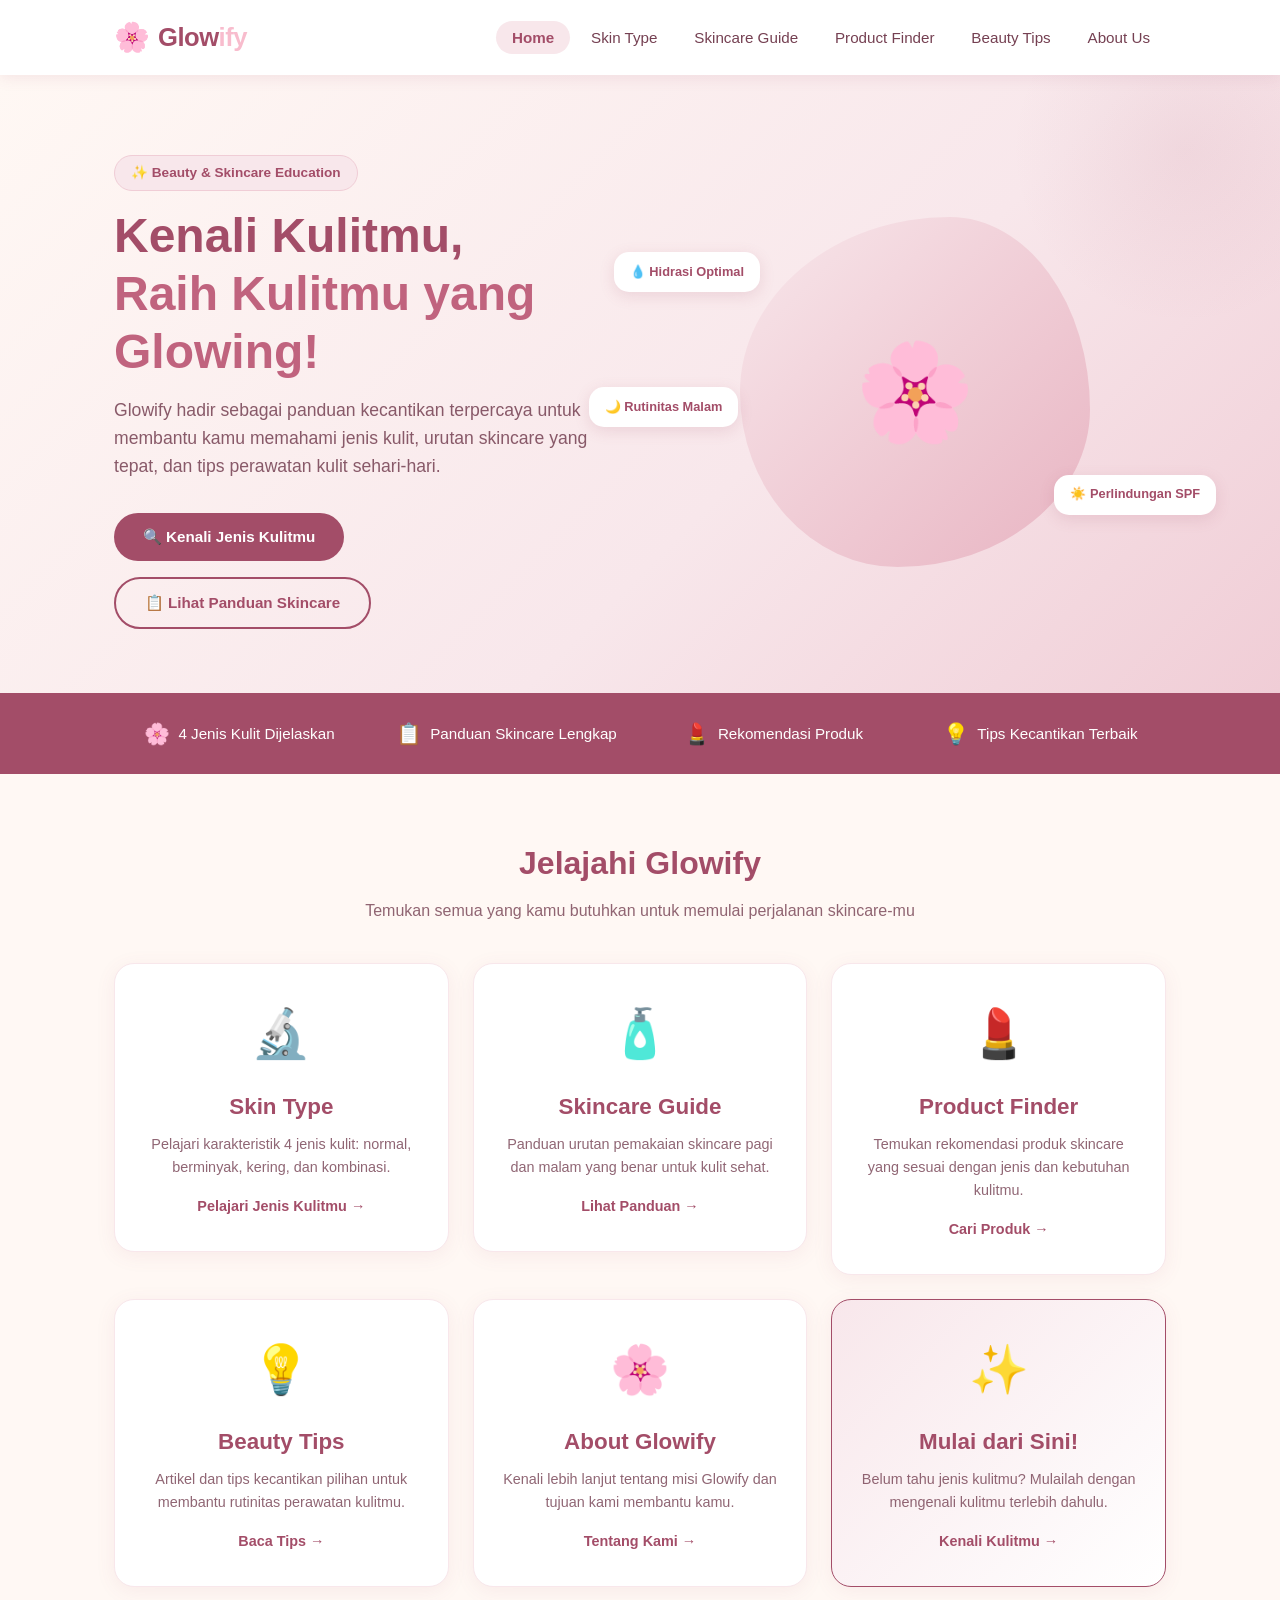
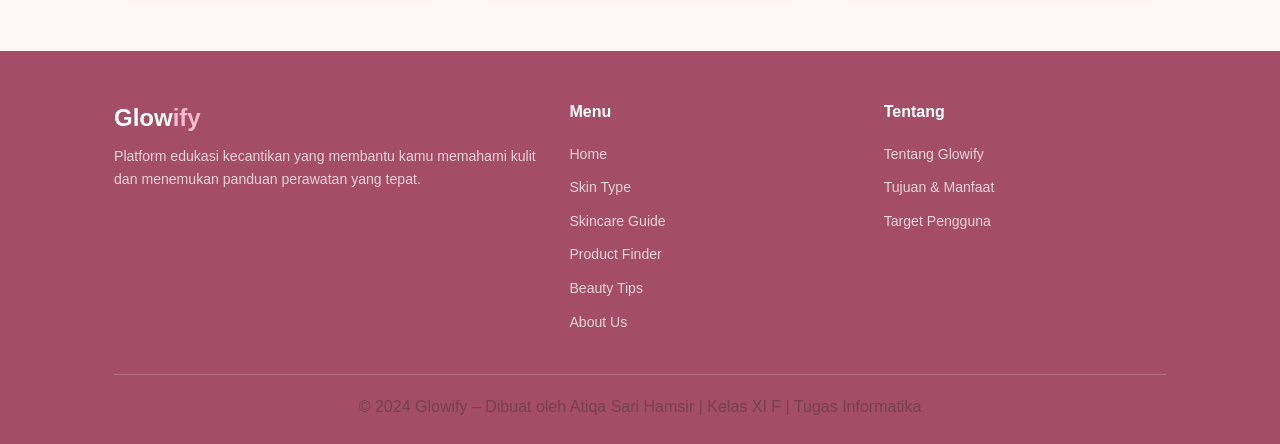
==== index.html @ 4c7111a3 "Initial commit: Glowify - Beauty & Skincare Education Website" ====
<!DOCTYPE html>
<html lang="id">
<head>
    <meta charset="UTF-8">
    <meta name="viewport" content="width=device-width, initial-scale=1.0">
    <title>Glowify – Beauty & Skincare Education</title>
    <link rel="stylesheet" href="css/style.css">
</head>
<body>

    <!-- ======= NAVBAR ======= -->
    <nav class="navbar">
        <div class="container">
            <a href="index.html" class="navbar-brand">
                <span class="logo-icon">🌸</span>
                <span class="logo-text">Glow<span>ify</span></span>
            </a>
            <ul class="nav-menu">
                <li><a href="index.html" class="active">Home</a></li>
                <li><a href="skin-type.html">Skin Type</a></li>
                <li><a href="skincare-guide.html">Skincare Guide</a></li>
                <li><a href="product-finder.html">Product Finder</a></li>
                <li><a href="beauty-tips.html">Beauty Tips</a></li>
                <li><a href="about.html">About Us</a></li>
            </ul>
        </div>
    </nav>

    <!-- ======= HERO ======= -->
    <section class="hero">
        <div class="container">
            <div class="hero-inner">
                <div class="hero-text">
                    <span class="hero-badge">✨ Beauty & Skincare Education</span>
                    <h1 class="hero-title">
                        Kenali Kulitmu,
                        <span class="highlight">Raih Kulitmu yang Glowing!</span>
                    </h1>
                    <p class="hero-desc">
                        Glowify hadir sebagai panduan kecantikan terpercaya untuk membantu kamu memahami
                        jenis kulit, urutan skincare yang tepat, dan tips perawatan kulit sehari-hari.
                    </p>
                    <div class="hero-buttons">
                        <a href="skin-type.html" class="btn btn-primary">🔍 Kenali Jenis Kulitmu</a>
                        <a href="skincare-guide.html" class="btn btn-outline">📋 Lihat Panduan Skincare</a>
                    </div>
                </div>
                <div class="hero-visual">
                    <div class="hero-blob">
                        <div class="hero-emoji-container">🌸</div>
                    </div>
                    <div class="hero-floating-cards">
                        <div class="floating-card">💧 Hidrasi Optimal</div>
                        <div class="floating-card">☀️ Perlindungan SPF</div>
                        <div class="floating-card">🌙 Rutinitas Malam</div>
                    </div>
                </div>
            </div>
        </div>
    </section>

    <!-- ======= FEATURES STRIP ======= -->
    <div class="features-strip">
        <div class="container">
            <div class="strip-item"><span>🌸</span><span>4 Jenis Kulit Dijelaskan</span></div>
            <div class="strip-item"><span>📋</span><span>Panduan Skincare Lengkap</span></div>
            <div class="strip-item"><span>💄</span><span>Rekomendasi Produk</span></div>
            <div class="strip-item"><span>💡</span><span>Tips Kecantikan Terbaik</span></div>
        </div>
    </div>

    <!-- ======= QUICK CARDS ======= -->
    <section class="quick-section">
        <div class="container">
            <h2 class="section-title">Jelajahi Glowify</h2>
            <p class="section-subtitle">Temukan semua yang kamu butuhkan untuk memulai perjalanan skincare-mu</p>
            <div class="cards-grid">
                <a href="skin-type.html" style="text-decoration:none;">
                    <div class="quick-card">
                        <div class="quick-card-icon">🔬</div>
                        <h3>Skin Type</h3>
                        <p>Pelajari karakteristik 4 jenis kulit: normal, berminyak, kering, dan kombinasi.</p>
                        <span class="quick-card-link">Pelajari Jenis Kulitmu</span>
                    </div>
                </a>
                <a href="skincare-guide.html" style="text-decoration:none;">
                    <div class="quick-card">
                        <div class="quick-card-icon">🧴</div>
                        <h3>Skincare Guide</h3>
                        <p>Panduan urutan pemakaian skincare pagi dan malam yang benar untuk kulit sehat.</p>
                        <span class="quick-card-link">Lihat Panduan</span>
                    </div>
                </a>
                <a href="product-finder.html" style="text-decoration:none;">
                    <div class="quick-card">
                        <div class="quick-card-icon">💄</div>
                        <h3>Product Finder</h3>
                        <p>Temukan rekomendasi produk skincare yang sesuai dengan jenis dan kebutuhan kulitmu.</p>
                        <span class="quick-card-link">Cari Produk</span>
                    </div>
                </a>
                <a href="beauty-tips.html" style="text-decoration:none;">
                    <div class="quick-card">
                        <div class="quick-card-icon">💡</div>
                        <h3>Beauty Tips</h3>
                        <p>Artikel dan tips kecantikan pilihan untuk membantu rutinitas perawatan kulitmu.</p>
                        <span class="quick-card-link">Baca Tips</span>
                    </div>
                </a>
                <a href="about.html" style="text-decoration:none;">
                    <div class="quick-card">
                        <div class="quick-card-icon">🌸</div>
                        <h3>About Glowify</h3>
                        <p>Kenali lebih lanjut tentang misi Glowify dan tujuan kami membantu kamu.</p>
                        <span class="quick-card-link">Tentang Kami</span>
                    </div>
                </a>
                <a href="skin-type.html" style="text-decoration:none;">
                    <div class="quick-card" style="background: linear-gradient(135deg, #F8E7EB, #fff); border-color: #A34D68;">
                        <div class="quick-card-icon">✨</div>
                        <h3>Mulai dari Sini!</h3>
                        <p>Belum tahu jenis kulitmu? Mulailah dengan mengenali kulitmu terlebih dahulu.</p>
                        <span class="quick-card-link">Kenali Kulitmu</span>
                    </div>
                </a>
            </div>
        </div>
    </section>

    <!-- ======= FOOTER ======= -->
    <footer class="footer">
        <div class="container">
            <div class="footer-grid">
                <div class="footer-brand">
                    <div class="logo-text">Glow<span>ify</span></div>
                    <p>Platform edukasi kecantikan yang membantu kamu memahami kulit dan menemukan panduan perawatan yang tepat.</p>
                </div>
                <div class="footer-col">
                    <h4>Menu</h4>
                    <ul>
                        <li><a href="index.html">Home</a></li>
                        <li><a href="skin-type.html">Skin Type</a></li>
                        <li><a href="skincare-guide.html">Skincare Guide</a></li>
                        <li><a href="product-finder.html">Product Finder</a></li>
                        <li><a href="beauty-tips.html">Beauty Tips</a></li>
                        <li><a href="about.html">About Us</a></li>
                    </ul>
                </div>
                <div class="footer-col">
                    <h4>Tentang</h4>
                    <ul>
                        <li><a href="about.html">Tentang Glowify</a></li>
                        <li><a href="about.html">Tujuan & Manfaat</a></li>
                        <li><a href="about.html">Target Pengguna</a></li>
                    </ul>
                </div>
            </div>
            <hr class="footer-divider">
            <div class="footer-bottom">
                <p>© 2024 Glowify – Dibuat oleh Atiqa Sari Hamsir | Kelas XI F | Tugas Informatika</p>
            </div>
        </div>
    </footer>

</body>
</html>
---- css/style.css ----
/* =============================================
   GLOWIFY - Beauty & Skincare Education
   Main Stylesheet
   Color Palette:
   - Primary Rose: #A34D68
   - Secondary Soft Pink: #F8E7EB
   - Background Cream: #FFF8F4
   - Text Dark Rose: #754052
   ============================================= */

/* --- RESET & BASE --- */
* {
    margin: 0;
    padding: 0;
    box-sizing: border-box;
}

html {
    scroll-behavior: smooth;
}

body {
    font-family: 'Segoe UI', Tahoma, Geneva, Verdana, sans-serif;
    background-color: #FFF8F4;
    color: #754052;
    line-height: 1.6;
}

a {
    text-decoration: none;
    color: inherit;
}

ul {
    list-style: none;
}

img {
    max-width: 100%;
    display: block;
}

/* --- TYPOGRAPHY --- */
h1, h2, h3, h4 {
    font-weight: 700;
    color: #A34D68;
}

h1 { font-size: 2.5rem; }
h2 { font-size: 2rem; }
h3 { font-size: 1.4rem; }
h4 { font-size: 1.1rem; }

p {
    color: #754052;
    font-size: 1rem;
}

/* --- UTILITY CLASSES --- */
.container {
    max-width: 1100px;
    margin: 0 auto;
    padding: 0 1.5rem;
}

.section-title {
    text-align: center;
    margin-bottom: 0.5rem;
    font-size: 2rem;
    color: #A34D68;
}

.section-subtitle {
    text-align: center;
    color: #754052;
    margin-bottom: 2.5rem;
    font-size: 1rem;
    opacity: 0.8;
}

.btn {
    display: inline-block;
    padding: 0.75rem 1.8rem;
    border-radius: 30px;
    font-size: 0.95rem;
    font-weight: 600;
    cursor: pointer;
    transition: all 0.3s ease;
    border: none;
}

.btn-primary {
    background-color: #A34D68;
    color: #fff;
}

.btn-primary:hover {
    background-color: #8a3d57;
    transform: translateY(-2px);
    box-shadow: 0 6px 20px rgba(163, 77, 104, 0.35);
}

.btn-outline {
    background-color: transparent;
    color: #A34D68;
    border: 2px solid #A34D68;
}

.btn-outline:hover {
    background-color: #A34D68;
    color: #fff;
    transform: translateY(-2px);
}

/* =============================================
   NAVBAR
   ============================================= */
.navbar {
    background-color: #fff;
    box-shadow: 0 2px 15px rgba(163, 77, 104, 0.12);
    position: sticky;
    top: 0;
    z-index: 1000;
    padding: 0.9rem 0;
}

.navbar .container {
    display: flex;
    align-items: center;
    justify-content: space-between;
}

.navbar-brand {
    display: flex;
    align-items: center;
    gap: 0.5rem;
}

.navbar-brand .logo-icon {
    font-size: 1.8rem;
}

.navbar-brand .logo-text {
    font-size: 1.6rem;
    font-weight: 800;
    color: #A34D68;
    letter-spacing: -0.5px;
}

.navbar-brand .logo-text span {
    color: #F8BCCD;
}

.nav-menu {
    display: flex;
    align-items: center;
    gap: 0.3rem;
}

.nav-menu li a {
    padding: 0.5rem 1rem;
    border-radius: 20px;
    font-size: 0.95rem;
    font-weight: 500;
    color: #754052;
    transition: all 0.3s ease;
}

.nav-menu li a:hover,
.nav-menu li a.active {
    background-color: #F8E7EB;
    color: #A34D68;
    font-weight: 600;
}

/* =============================================
   HERO SECTION (Home)
   ============================================= */
.hero {
    background: linear-gradient(135deg, #FFF8F4 0%, #F8E7EB 60%, #f0cdd6 100%);
    padding: 5rem 0 4rem;
    overflow: hidden;
    position: relative;
}

.hero::before {
    content: '';
    position: absolute;
    width: 350px;
    height: 350px;
    background: radial-gradient(circle, rgba(163,77,104,0.08) 0%, transparent 70%);
    top: -100px;
    right: -80px;
    border-radius: 50%;
}

.hero-inner {
    display: grid;
    grid-template-columns: 1fr 1fr;
    align-items: center;
    gap: 3rem;
}

.hero-badge {
    display: inline-block;
    background-color: #F8E7EB;
    color: #A34D68;
    padding: 0.4rem 1rem;
    border-radius: 20px;
    font-size: 0.85rem;
    font-weight: 600;
    margin-bottom: 1rem;
    border: 1px solid #f0cdd6;
}

.hero-title {
    font-size: 3rem;
    line-height: 1.2;
    margin-bottom: 1rem;
    color: #A34D68;
}

.hero-title .highlight {
    color: #c0637e;
    display: block;
}

.hero-desc {
    font-size: 1.1rem;
    color: #754052;
    margin-bottom: 2rem;
    opacity: 0.85;
}

.hero-buttons {
    display: flex;
    gap: 1rem;
    flex-wrap: wrap;
}

.hero-visual {
    position: relative;
    display: flex;
    justify-content: center;
    align-items: center;
}

.hero-blob {
    width: 350px;
    height: 350px;
    background: linear-gradient(135deg, #F8E7EB, #f0cdd6, #e8b4c2);
    border-radius: 60% 40% 55% 45% / 50% 55% 45% 50%;
    display: flex;
    align-items: center;
    justify-content: center;
    animation: blob-morph 6s ease-in-out infinite;
    position: relative;
}

@keyframes blob-morph {
    0%, 100% { border-radius: 60% 40% 55% 45% / 50% 55% 45% 50%; }
    33% { border-radius: 40% 60% 45% 55% / 55% 45% 55% 45%; }
    66% { border-radius: 55% 45% 60% 40% / 45% 50% 50% 55%; }
}

.hero-emoji-container {
    font-size: 6rem;
    animation: float 3s ease-in-out infinite;
}

@keyframes float {
    0%, 100% { transform: translateY(0px); }
    50% { transform: translateY(-15px); }
}

.hero-floating-cards {
    position: absolute;
    width: 100%;
    height: 100%;
}

.floating-card {
    position: absolute;
    background-color: #fff;
    border-radius: 15px;
    padding: 0.6rem 1rem;
    box-shadow: 0 4px 15px rgba(163,77,104,0.15);
    font-size: 0.8rem;
    font-weight: 600;
    color: #A34D68;
    display: flex;
    align-items: center;
    gap: 0.4rem;
    animation: float 4s ease-in-out infinite;
}

.floating-card:nth-child(1) { top: 10%; left: -10%; animation-delay: 0s; }
.floating-card:nth-child(2) { bottom: 15%; right: -10%; animation-delay: 1.5s; }
.floating-card:nth-child(3) { bottom: 40%; left: -15%; animation-delay: 0.8s; }

/* =============================================
   FEATURES / STATS SECTION
   ============================================= */
.features-strip {
    background-color: #A34D68;
    padding: 1.5rem 0;
}

.features-strip .container {
    display: grid;
    grid-template-columns: repeat(4, 1fr);
    gap: 1rem;
    text-align: center;
}

.strip-item {
    color: #fff;
    display: flex;
    align-items: center;
    justify-content: center;
    gap: 0.5rem;
    font-size: 0.95rem;
    font-weight: 500;
}

.strip-item span:first-child {
    font-size: 1.3rem;
}

/* =============================================
   QUICK CARDS (Home)
   ============================================= */
.quick-section {
    padding: 4rem 0;
}

.cards-grid {
    display: grid;
    grid-template-columns: repeat(3, 1fr);
    gap: 1.5rem;
}

.quick-card {
    background-color: #fff;
    border-radius: 20px;
    padding: 2rem 1.5rem;
    text-align: center;
    box-shadow: 0 4px 20px rgba(163,77,104,0.08);
    border: 1px solid #F8E7EB;
    transition: all 0.3s ease;
    cursor: pointer;
}

.quick-card:hover {
    transform: translateY(-8px);
    box-shadow: 0 12px 35px rgba(163,77,104,0.2);
    border-color: #A34D68;
}

.quick-card-icon {
    font-size: 3rem;
    margin-bottom: 1rem;
}

.quick-card h3 {
    margin-bottom: 0.5rem;
    color: #A34D68;
}

.quick-card p {
    font-size: 0.9rem;
    opacity: 0.8;
}

.quick-card-link {
    display: inline-block;
    margin-top: 1rem;
    color: #A34D68;
    font-weight: 600;
    font-size: 0.9rem;
    transition: gap 0.2s;
}

.quick-card-link::after {
    content: ' →';
}

.quick-card:hover .quick-card-link {
    text-decoration: underline;
}

/* =============================================
   PAGE HEADER (Semua halaman dalam)
   ============================================= */
.page-header {
    background: linear-gradient(135deg, #F8E7EB 0%, #f0cdd6 100%);
    padding: 3.5rem 0 2.5rem;
    text-align: center;
    border-bottom: 2px solid #f0cdd6;
}

.page-header h1 {
    font-size: 2.4rem;
    margin-bottom: 0.5rem;
}

.page-header p {
    font-size: 1.05rem;
    opacity: 0.8;
    max-width: 600px;
    margin: 0 auto;
}

/* =============================================
   SKIN TYPE PAGE
   ============================================= */
.skin-types-section {
    padding: 4rem 0;
}

.skin-types-grid {
    display: grid;
    grid-template-columns: repeat(2, 1fr);
    gap: 1.5rem;
}

.skin-card {
    background-color: #fff;
    border-radius: 20px;
    padding: 2rem;
    border: 2px solid #F8E7EB;
    transition: all 0.3s ease;
    position: relative;
    overflow: hidden;
}

.skin-card::before {
    content: '';
    position: absolute;
    top: 0;
    left: 0;
    width: 5px;
    height: 100%;
    background-color: #A34D68;
    transform: scaleY(0);
    transition: transform 0.3s ease;
    transform-origin: bottom;
}

.skin-card:hover::before {
    transform: scaleY(1);
}

.skin-card:hover {
    box-shadow: 0 10px 30px rgba(163,77,104,0.15);
    transform: translateY(-4px);
    border-color: #A34D68;
}

.skin-card-header {
    display: flex;
    align-items: center;
    gap: 1rem;
    margin-bottom: 1rem;
}

.skin-card-icon {
    font-size: 2.5rem;
    background-color: #F8E7EB;
    padding: 0.7rem;
    border-radius: 15px;
    line-height: 1;
}

.skin-card h3 {
    font-size: 1.3rem;
}

.skin-card-badge {
    display: inline-block;
    background-color: #F8E7EB;
    color: #A34D68;
    padding: 0.2rem 0.7rem;
    border-radius: 10px;
    font-size: 0.75rem;
    font-weight: 600;
    margin-bottom: 0.8rem;
}

.skin-card p {
    font-size: 0.9rem;
    margin-bottom: 1rem;
    line-height: 1.7;
}

.skin-card-traits {
    display: flex;
    flex-wrap: wrap;
    gap: 0.4rem;
}

.trait-tag {
    background-color: #FFF8F4;
    border: 1px solid #F8E7EB;
    color: #A34D68;
    padding: 0.3rem 0.7rem;
    border-radius: 20px;
    font-size: 0.8rem;
    font-weight: 500;
}

.skin-tips-section {
    padding: 0 0 4rem;
}

.skin-tips-box {
    background: linear-gradient(135deg, #F8E7EB, #fff);
    border-radius: 20px;
    padding: 2rem;
    border: 1px solid #f0cdd6;
}

.skin-tips-box h3 {
    margin-bottom: 1rem;
    font-size: 1.3rem;
}

.tips-list {
    display: grid;
    grid-template-columns: repeat(2, 1fr);
    gap: 0.75rem;
}

.tip-item {
    display: flex;
    align-items: flex-start;
    gap: 0.5rem;
    font-size: 0.9rem;
    color: #754052;
}

.tip-icon {
    font-size: 1rem;
    flex-shrink: 0;
    margin-top: 0.1rem;
}

/* =============================================
   SKINCARE GUIDE PAGE
   ============================================= */
.guide-section {
    padding: 4rem 0;
}

.guide-tabs {
    display: flex;
    justify-content: center;
    gap: 1rem;
    margin-bottom: 2.5rem;
}

.guide-tab-btn {
    padding: 0.75rem 2rem;
    border-radius: 30px;
    border: 2px solid #A34D68;
    background-color: transparent;
    color: #A34D68;
    font-size: 1rem;
    font-weight: 600;
    cursor: pointer;
    transition: all 0.3s ease;
    font-family: inherit;
}

.guide-tab-btn.active,
.guide-tab-btn:hover {
    background-color: #A34D68;
    color: #fff;
}

.guide-content {
    display: none;
}

.guide-content.active {
    display: block;
}

.guide-timeline {
    max-width: 700px;
    margin: 0 auto;
    position: relative;
}

.guide-timeline::before {
    content: '';
    position: absolute;
    left: 35px;
    top: 0;
    bottom: 0;
    width: 2px;
    background: linear-gradient(to bottom, #A34D68, #F8E7EB);
}

.guide-step {
    display: flex;
    gap: 1.5rem;
    margin-bottom: 1.5rem;
    position: relative;
}

.step-number {
    width: 70px;
    height: 70px;
    background-color: #A34D68;
    color: #fff;
    border-radius: 50%;
    display: flex;
    align-items: center;
    justify-content: center;
    font-size: 1.5rem;
    font-weight: 700;
    flex-shrink: 0;
    position: relative;
    z-index: 1;
    box-shadow: 0 4px 15px rgba(163,77,104,0.3);
}

.step-body {
    background-color: #fff;
    border-radius: 15px;
    padding: 1.2rem 1.5rem;
    flex: 1;
    border: 1px solid #F8E7EB;
    box-shadow: 0 2px 10px rgba(163,77,104,0.06);
    transition: all 0.3s ease;
}

.step-body:hover {
    box-shadow: 0 6px 20px rgba(163,77,104,0.15);
    border-color: #A34D68;
}

.step-body h4 {
    color: #A34D68;
    margin-bottom: 0.3rem;
    font-size: 1.05rem;
}

.step-body p {
    font-size: 0.88rem;
    opacity: 0.85;
    line-height: 1.6;
}

.step-emoji {
    font-size: 1.2rem;
}

/* =============================================
   PRODUCT FINDER PAGE
   ============================================= */
.product-filter-section {
    padding: 2rem 0 1rem;
    background-color: #F8E7EB;
}

.filter-row {
    display: flex;
    align-items: center;
    gap: 1rem;
    flex-wrap: wrap;
}

.filter-label {
    font-weight: 600;
    color: #A34D68;
    font-size: 0.95rem;
}

.filter-tags {
    display: flex;
    gap: 0.5rem;
    flex-wrap: wrap;
}

.filter-tag {
    padding: 0.4rem 1rem;
    border-radius: 20px;
    border: 1.5px solid #A34D68;
    background-color: transparent;
    color: #A34D68;
    font-size: 0.85rem;
    font-weight: 500;
    cursor: pointer;
    transition: all 0.25s ease;
    font-family: inherit;
}

.filter-tag.active,
.filter-tag:hover {
    background-color: #A34D68;
    color: #fff;
}

.products-section {
    padding: 3rem 0 4rem;
}

.products-grid {
    display: grid;
    grid-template-columns: repeat(3, 1fr);
    gap: 1.5rem;
}

.product-card {
    background-color: #fff;
    border-radius: 20px;
    overflow: hidden;
    box-shadow: 0 4px 15px rgba(163,77,104,0.08);
    border: 1px solid #F8E7EB;
    transition: all 0.3s ease;
}

.product-card:hover {
    transform: translateY(-8px);
    box-shadow: 0 15px 35px rgba(163,77,104,0.2);
}

.product-img-wrap {
    background: linear-gradient(135deg, #F8E7EB, #f0cdd6);
    height: 160px;
    display: flex;
    align-items: center;
    justify-content: center;
    font-size: 5rem;
    position: relative;
}

.product-category-badge {
    position: absolute;
    top: 10px;
    right: 10px;
    background-color: #A34D68;
    color: #fff;
    padding: 0.2rem 0.7rem;
    border-radius: 10px;
    font-size: 0.72rem;
    font-weight: 600;
}

.product-info {
    padding: 1.2rem;
}

.product-skin-type {
    font-size: 0.75rem;
    color: #A34D68;
    font-weight: 600;
    background-color: #F8E7EB;
    display: inline-block;
    padding: 0.2rem 0.6rem;
    border-radius: 8px;
    margin-bottom: 0.5rem;
}

.product-info h4 {
    color: #754052;
    font-size: 1rem;
    margin-bottom: 0.4rem;
}

.product-info p {
    font-size: 0.82rem;
    opacity: 0.75;
    line-height: 1.5;
}

/* =============================================
   BEAUTY TIPS PAGE
   ============================================= */
.tips-section {
    padding: 4rem 0;
}

.tips-featured {
    background: linear-gradient(135deg, #A34D68, #c0637e);
    color: #fff;
    border-radius: 25px;
    padding: 2.5rem;
    margin-bottom: 2.5rem;
    display: grid;
    grid-template-columns: 1fr auto;
    gap: 2rem;
    align-items: center;
}

.tips-featured-badge {
    background-color: rgba(255,255,255,0.25);
    display: inline-block;
    padding: 0.3rem 0.8rem;
    border-radius: 15px;
    font-size: 0.8rem;
    font-weight: 600;
    margin-bottom: 0.8rem;
}

.tips-featured h2 {
    color: #fff;
    font-size: 1.6rem;
    margin-bottom: 0.7rem;
}

.tips-featured p {
    color: rgba(255,255,255,0.85);
    font-size: 0.95rem;
}

.tips-featured-icon {
    font-size: 6rem;
    opacity: 0.9;
}

.articles-grid {
    display: grid;
    grid-template-columns: repeat(3, 1fr);
    gap: 1.5rem;
}

.article-card {
    background-color: #fff;
    border-radius: 20px;
    overflow: hidden;
    box-shadow: 0 4px 15px rgba(163,77,104,0.08);
    border: 1px solid #F8E7EB;
    transition: all 0.3s ease;
}

.article-card:hover {
    transform: translateY(-5px);
    box-shadow: 0 12px 30px rgba(163,77,104,0.18);
}

.article-img {
    background: linear-gradient(135deg, #F8E7EB, #f0cdd6);
    height: 140px;
    display: flex;
    align-items: center;
    justify-content: center;
    font-size: 4rem;
}

.article-body {
    padding: 1.2rem;
}

.article-tag {
    display: inline-block;
    background-color: #F8E7EB;
    color: #A34D68;
    padding: 0.2rem 0.6rem;
    border-radius: 8px;
    font-size: 0.75rem;
    font-weight: 600;
    margin-bottom: 0.5rem;
}

.article-body h4 {
    color: #754052;
    margin-bottom: 0.5rem;
    font-size: 1rem;
    line-height: 1.4;
}

.article-body p {
    font-size: 0.82rem;
    opacity: 0.75;
    line-height: 1.5;
}

.article-meta {
    display: flex;
    align-items: center;
    gap: 0.5rem;
    margin-top: 1rem;
    font-size: 0.78rem;
    color: #A34D68;
    opacity: 0.8;
}

/* =============================================
   ABOUT US PAGE
   ============================================= */
.about-section {
    padding: 4rem 0;
}

.about-intro {
    display: grid;
    grid-template-columns: 1fr 1fr;
    gap: 3rem;
    align-items: center;
    margin-bottom: 3.5rem;
}

.about-visual {
    background: linear-gradient(135deg, #F8E7EB, #f0cdd6);
    border-radius: 25px;
    height: 300px;
    display: flex;
    align-items: center;
    justify-content: center;
    font-size: 7rem;
}

.about-text h2 {
    font-size: 2rem;
    margin-bottom: 1rem;
}

.about-text p {
    margin-bottom: 1rem;
    line-height: 1.8;
    font-size: 0.95rem;
}

.about-goals {
    margin-bottom: 3.5rem;
}

.goals-grid {
    display: grid;
    grid-template-columns: repeat(3, 1fr);
    gap: 1.5rem;
    margin-top: 2rem;
}

.goal-card {
    background-color: #fff;
    border-radius: 20px;
    padding: 2rem 1.5rem;
    text-align: center;
    border: 1px solid #F8E7EB;
    box-shadow: 0 4px 15px rgba(163,77,104,0.07);
    transition: all 0.3s ease;
}

.goal-card:hover {
    transform: translateY(-5px);
    box-shadow: 0 10px 25px rgba(163,77,104,0.15);
    border-color: #A34D68;
}

.goal-icon {
    font-size: 2.5rem;
    margin-bottom: 1rem;
}

.goal-card h4 {
    margin-bottom: 0.5rem;
}

.goal-card p {
    font-size: 0.88rem;
    opacity: 0.8;
}

.about-team {
    background: linear-gradient(135deg, #F8E7EB, #fff);
    border-radius: 25px;
    padding: 2.5rem;
    border: 1px solid #f0cdd6;
}

.about-team h3 {
    margin-bottom: 1.5rem;
    font-size: 1.5rem;
}

.team-info {
    display: grid;
    grid-template-columns: repeat(3, 1fr);
    gap: 1rem;
}

.team-info-item {
    background-color: #fff;
    border-radius: 15px;
    padding: 1.2rem;
    border: 1px solid #F8E7EB;
}

.team-info-item .info-label {
    font-size: 0.75rem;
    color: #A34D68;
    font-weight: 600;
    text-transform: uppercase;
    letter-spacing: 0.5px;
    margin-bottom: 0.3rem;
}

.team-info-item .info-value {
    font-size: 0.95rem;
    color: #754052;
    font-weight: 600;
}

/* =============================================
   FOOTER
   ============================================= */
.footer {
    background-color: #A34D68;
    color: #fff;
    padding: 3rem 0 1.5rem;
}

.footer-grid {
    display: grid;
    grid-template-columns: 1.5fr 1fr 1fr;
    gap: 2rem;
    margin-bottom: 2rem;
}

.footer-brand .logo-text {
    font-size: 1.5rem;
    font-weight: 800;
    color: #fff;
    margin-bottom: 0.5rem;
}

.footer-brand .logo-text span {
    color: #F8BCCD;
}

.footer-brand p {
    color: rgba(255,255,255,0.75);
    font-size: 0.88rem;
    line-height: 1.6;
}

.footer-col h4 {
    color: #fff;
    margin-bottom: 1rem;
    font-size: 1rem;
}

.footer-col ul li {
    margin-bottom: 0.5rem;
}

.footer-col ul li a {
    color: rgba(255,255,255,0.75);
    font-size: 0.88rem;
    transition: color 0.2s;
}

.footer-col ul li a:hover {
    color: #fff;
    text-decoration: underline;
}

.footer-divider {
    border: none;
    border-top: 1px solid rgba(255,255,255,0.2);
    margin-bottom: 1.2rem;
}

.footer-bottom {
    text-align: center;
    color: rgba(255,255,255,0.65);
    font-size: 0.82rem;
}

/* =============================================
   RESPONSIVE - Tablet
   ============================================= */
@media (max-width: 900px) {
    .hero-inner {
        grid-template-columns: 1fr;
        text-align: center;
    }

    .hero-buttons { justify-content: center; }

    .hero-visual { display: none; }

    .cards-grid { grid-template-columns: repeat(2, 1fr); }

    .skin-types-grid { grid-template-columns: 1fr; }

    .products-grid { grid-template-columns: repeat(2, 1fr); }

    .articles-grid { grid-template-columns: repeat(2, 1fr); }

    .about-intro { grid-template-columns: 1fr; }

    .about-visual { display: none; }

    .goals-grid { grid-template-columns: repeat(2, 1fr); }

    .footer-grid { grid-template-columns: 1fr 1fr; }

    .features-strip .container { grid-template-columns: repeat(2, 1fr); }

    .tips-list { grid-template-columns: 1fr; }

    .team-info { grid-template-columns: 1fr 1fr; }
}

/* =============================================
   RESPONSIVE - Mobile
   ============================================= */
@media (max-width: 600px) {
    h1 { font-size: 2rem; }
    h2 { font-size: 1.5rem; }

    .hero-title { font-size: 2.2rem; }

    .hero { padding: 3rem 0 2.5rem; }

    .cards-grid { grid-template-columns: 1fr; }

    .products-grid { grid-template-columns: 1fr; }

    .articles-grid { grid-template-columns: 1fr; }

    .goals-grid { grid-template-columns: 1fr; }

    .footer-grid { grid-template-columns: 1fr; }

    .nav-menu { display: none; }

    .features-strip .container { grid-template-columns: repeat(2, 1fr); }

    .tips-featured { grid-template-columns: 1fr; }

    .tips-featured-icon { display: none; }

    .team-info { grid-template-columns: 1fr; }
}
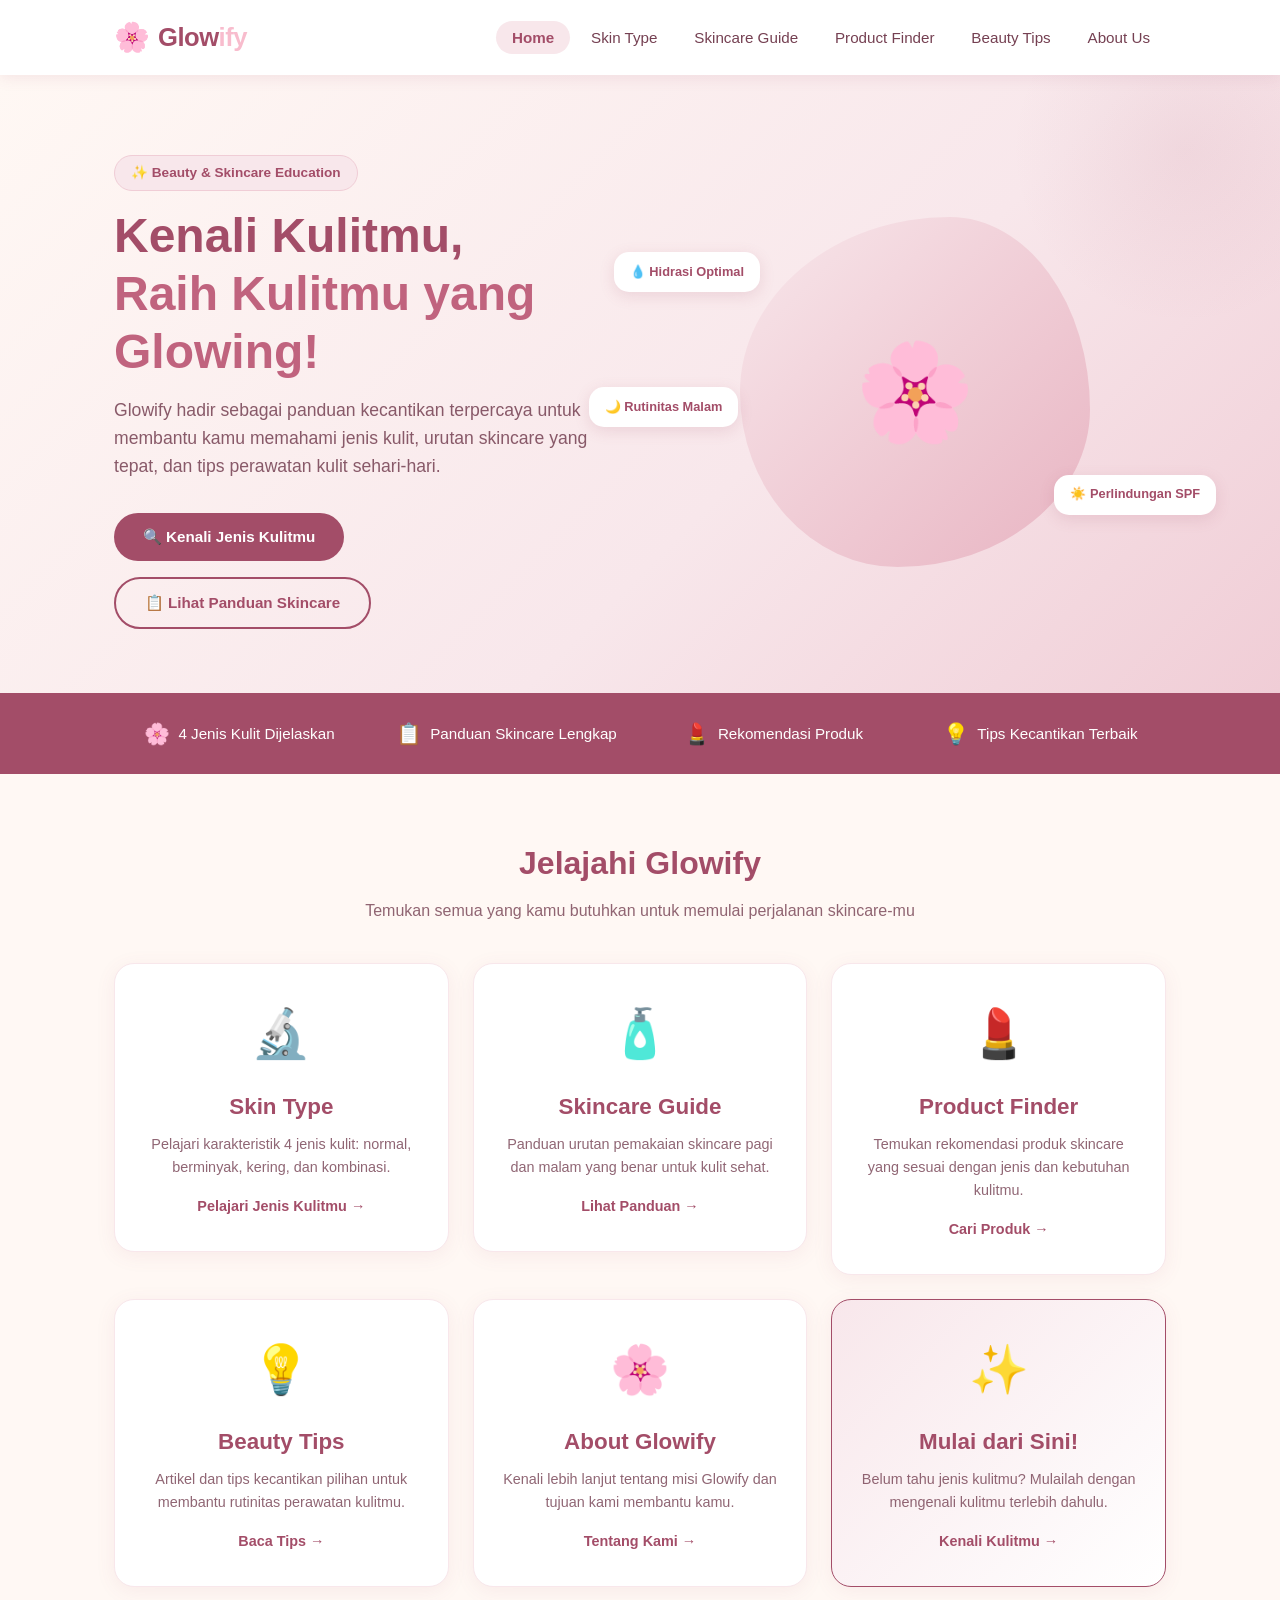
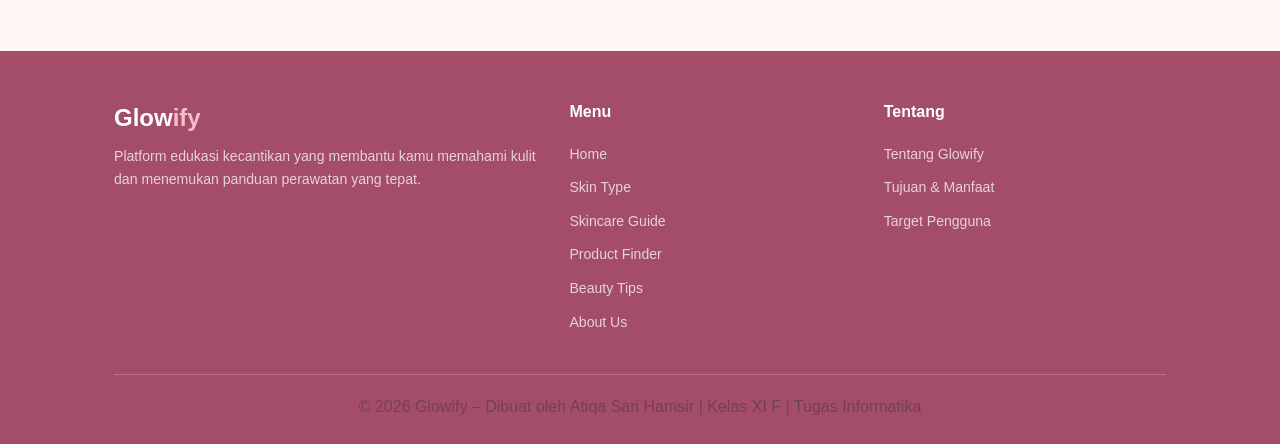
==== commit a036b2e2: "Update project" ====
--- a/index.html
+++ b/index.html
@@ -157,7 +157,7 @@
             </div>
             <hr class="footer-divider">
             <div class="footer-bottom">
-                <p>© 2024 Glowify – Dibuat oleh Atiqa Sari Hamsir | Kelas XI F | Tugas Informatika</p>
+                <p>© 2026 Glowify – Dibuat oleh Atiqa Sari Hamsir | Kelas XI F | Tugas Informatika</p>
             </div>
         </div>
     </footer>
